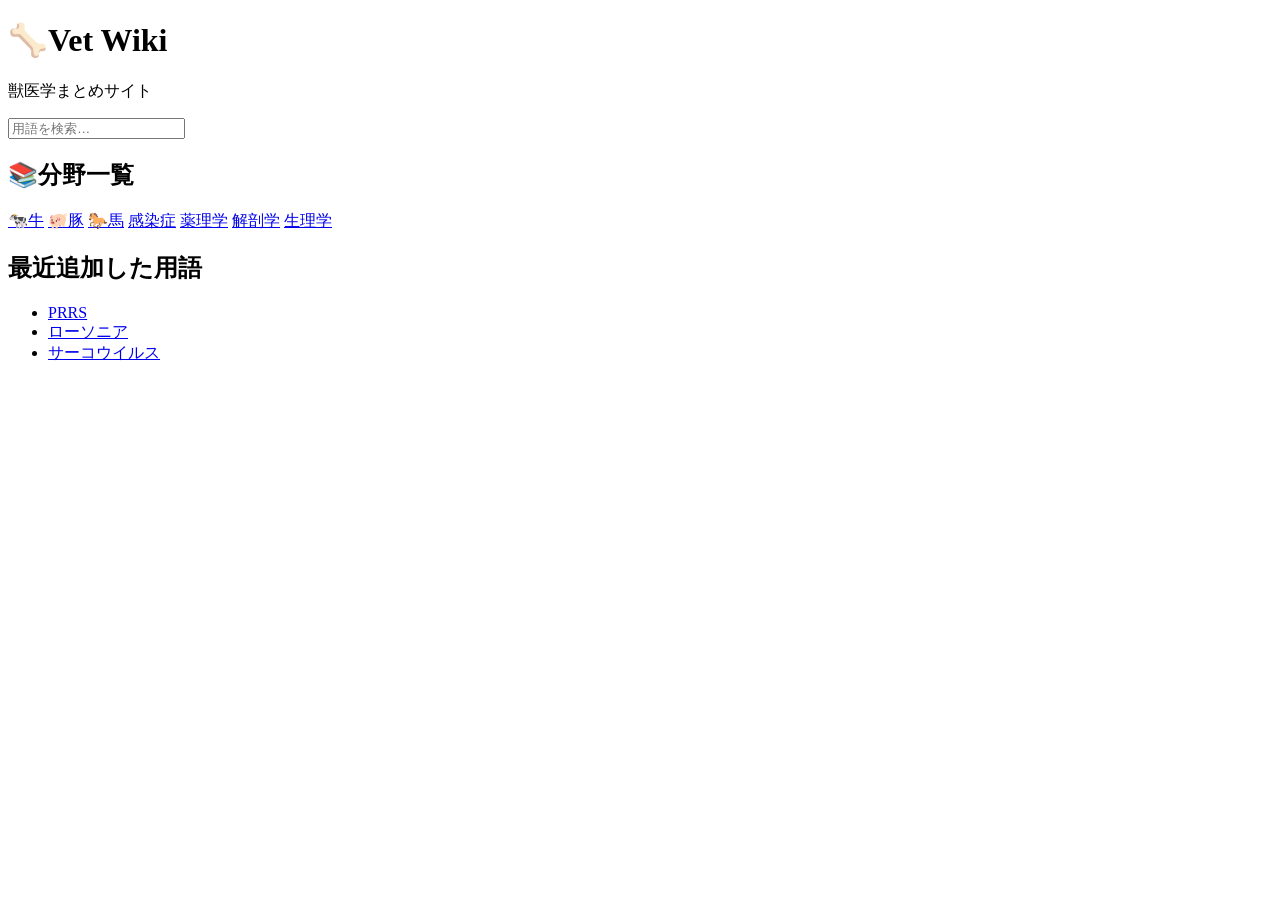
==== index.html @ 4015fd09 "Create index.html" ====
<!DOCTYPE html>
<html lang="ja">
<head>
    <meta charset="UTF-8">
    <meta name="viewport" conteny="width=device-with, initial scale=1.0">
    <title>Vet Wiki</title>

    <link rel="stylesheet" href="style.css">
</head>

<body>

<header>
  <h1>🦴Vet Wiki</h1>
  <p>獣医学まとめサイト</p>

  <input
    type="text"
    id="search"
    placeholder="用語を検索…"
  >
</header>

<main>

<section class="category">

<h2>📚分野一覧</h2>

<div class="grid">

<a href="pages/cow.html">🐄牛</a>

<a href="pages/pig.html">🐖豚</a>

<a href="pages/horse.html">🐎馬</a>

<a href="pages/infectious.html">感染症</a>

<a href="pages/pharmacology.html">薬理学</a>

<a href="pages/anatomy.html">解剖学</a>

<a href="pages/Physiology.html">生理学</a>

</div>

</section>

<section>

<h2>最近追加した用語</h2>

<ul id="recent">

<li><a href="#">PRRS</a></li>

<li><a href="#">ローソニア</a></li>

<li><a href="#">サーコウイルス</a></li>

</ul>

</section>
  
</main>

<script src="script.js"></script>

</body>
</html>
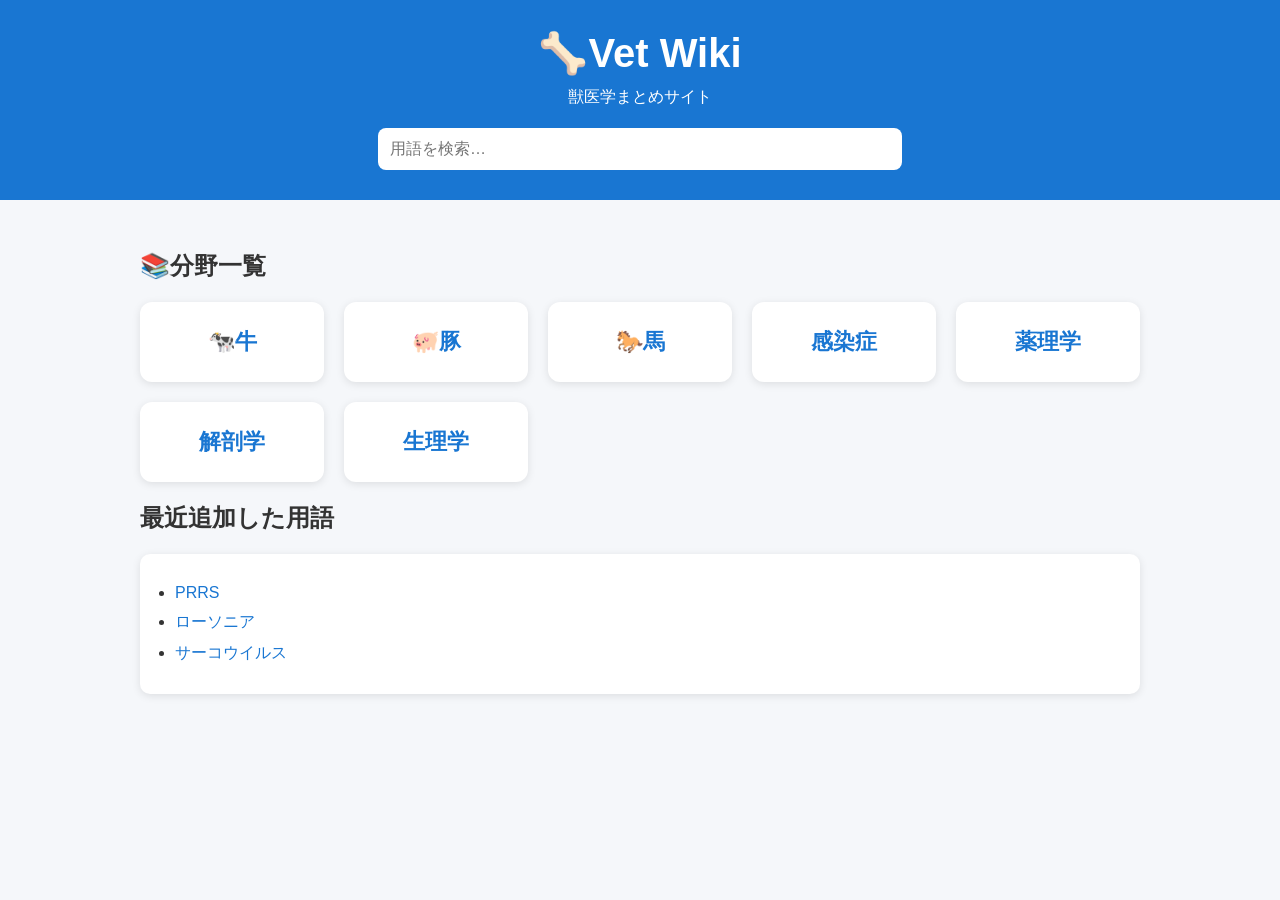
==== commit d438866f: "カード型レイアウトを追加" ====
--- a/index.html
+++ b/index.html
@@ -5,7 +5,7 @@
     <meta name="viewport" conteny="width=device-with, initial scale=1.0">
     <title>Vet Wiki</title>
 
-    <link rel="stylesheet" href="style.css">
+    <link rel="stylesheet" href="assets/css/style.css">
 </head>
 
 <body>
@@ -65,7 +65,7 @@
   
 </main>
 
-<script src="script.js"></script>
+<script src="assets/js/script.js"></script>
 
 </body>
 </html>
--- a/assets/css/style.css
+++ b/assets/css/style.css
@@ -0,0 +1,113 @@
+body{
+    margin:0;
+    font-family:Arial, sans-serif;
+    background:#f5f7fa;
+    color:#333;
+}
+
+header{
+    background:#1976d2;
+    color:white;
+    text-align:center;
+    padding:30px;
+}
+
+header h1{
+    margin:0;
+    font-size:40px;
+}
+
+header p{
+    margin:10px 0 20px;
+}
+
+#search{
+    width:80%;
+    max-width:500px;
+    padding:12px;
+    font-size:16px;
+    border:none;
+    border-radius:8px;
+}
+
+main{
+    max-width:1000px;
+    margin:auto;
+    padding:30px;
+}
+
+.category h2{
+    margin-bottom:20px;
+}
+
+.grid{
+    display:grid;
+    grid-template-columns:repeat(auto-fit,minmax(180px,1fr));
+    gap:20px;
+}
+
+.grid a{
+    background:white;
+    text-decoration:none;
+    color:#1976d2;
+    padding:25px;
+    border-radius:12px;
+    text-align:center;
+    font-size:22px;
+    font-weight:bold;
+    box-shadow:0 2px 8px rgba(0,0,0,.1);
+    transition:.2s;
+}
+
+.grid a:hover{
+    transform:translateY(-4px);
+}
+
+ul{
+    background:white;
+    border-radius:10px;
+    padding:20px 35px;
+    box-shadow:0 2px 8px rgba(0,0,0,.1);
+}
+
+li{
+    margin:10px 0;
+}
+
+li a{
+    color:#1976d2;
+    text-decoration:none;
+}
+
+li a:hover{
+    text-decoration:underline;
+}
+
+.card{
+    background:white;
+    border-radius:18px;
+    padding:25px;
+    text-decoration:none;
+    color:#333;
+    box-shadow:0 6px 18px rgba(0,0,0,.1);
+    transition:0.3s;
+}
+
+.card:hover{
+    transform:translateY(-8px);
+    box-shadow:0 12px 30px rgba(0,0,0,.18);
+}
+
+.card h3{
+    margin:10px 0;
+    color:#1976d2;
+}
+
+.card p{
+    color:#666;
+    font-size:15px;
+}
+
+.icon{
+    font-size:55px;
+}
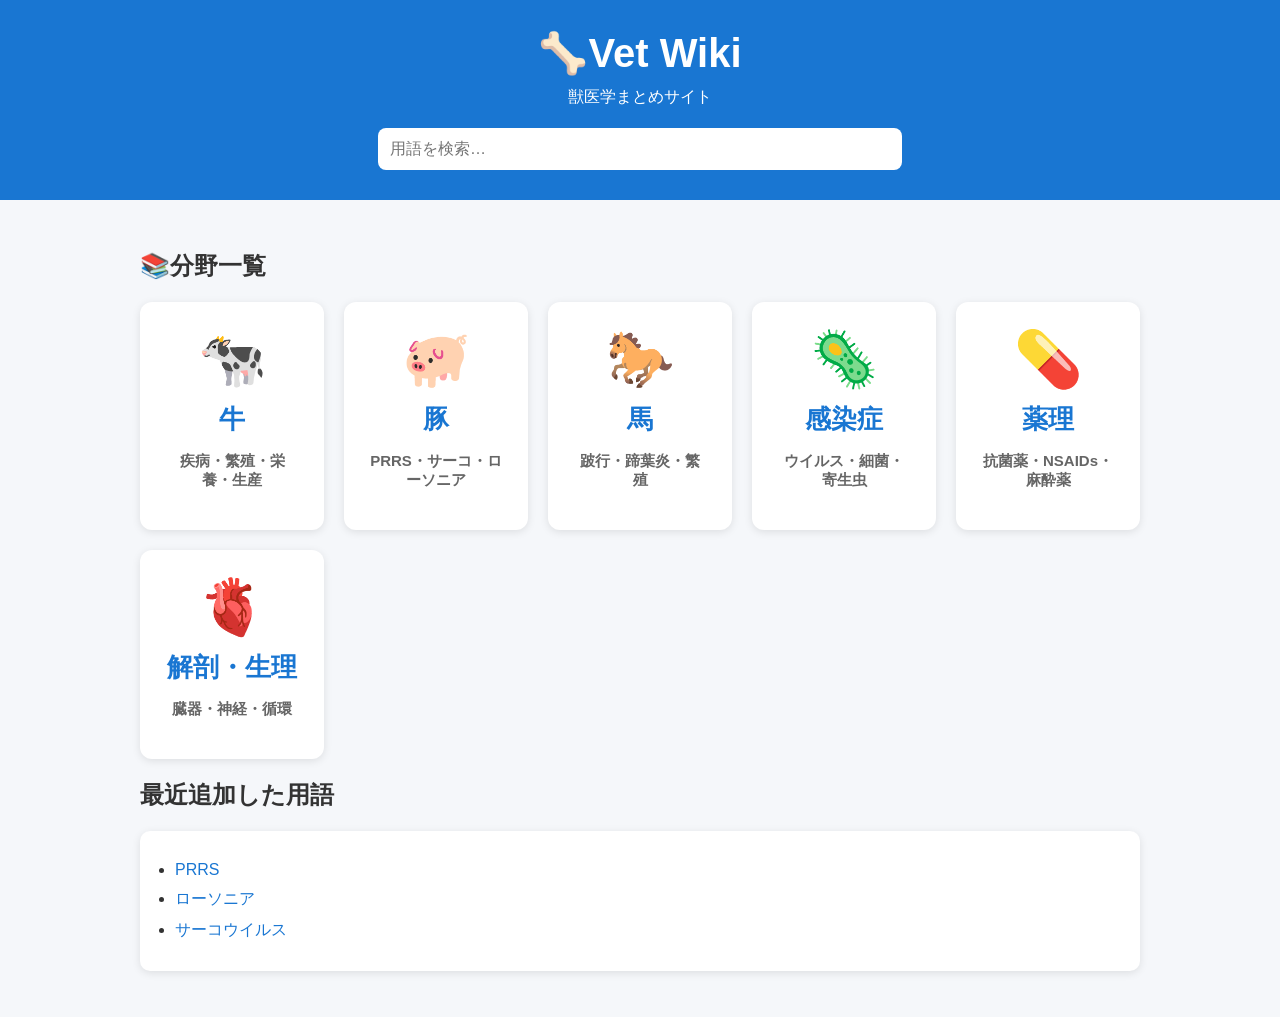
==== commit 2f4ab425: "カード" ====
--- a/index.html
+++ b/index.html
@@ -29,19 +29,41 @@
 
 <div class="grid">
 
-<a href="pages/cow.html">🐄牛</a>
+    <a class="card" href="pages/cow.html">
+        <div class="icon">🐄</div>
+        <h3>牛</h3>
+        <p>疾病・繁殖・栄養・生産</p>
+    </a>
 
-<a href="pages/pig.html">🐖豚</a>
+    <a class="card" href="pages/pig.html">
+        <div class="icon">🐖</div>
+        <h3>豚</h3>
+        <p>PRRS・サーコ・ローソニア</p>
+    </a>
 
-<a href="pages/horse.html">🐎馬</a>
+    <a class="card" href="pages/horse.html">
+        <div class="icon">🐎</div>
+        <h3>馬</h3>
+        <p>跛行・蹄葉炎・繁殖</p>
+    </a>
 
-<a href="pages/infectious.html">感染症</a>
+    <a class="card" href="pages/infectious.html">
+        <div class="icon">🦠</div>
+        <h3>感染症</h3>
+        <p>ウイルス・細菌・寄生虫</p>
+    </a>
 
-<a href="pages/pharmacology.html">薬理学</a>
+    <a class="card" href="pages/pharmacology.html">
+        <div class="icon">💊</div>
+        <h3>薬理</h3>
+        <p>抗菌薬・NSAIDs・麻酔薬</p>
+    </a>
 
-<a href="pages/anatomy.html">解剖学</a>
-
-<a href="pages/Physiology.html">生理学</a>
+    <a class="card" href="pages/anatomy.html">
+        <div class="icon">🫀</div>
+        <h3>解剖・生理</h3>
+        <p>臓器・神経・循環</p>
+    </a>
 
 </div>
 
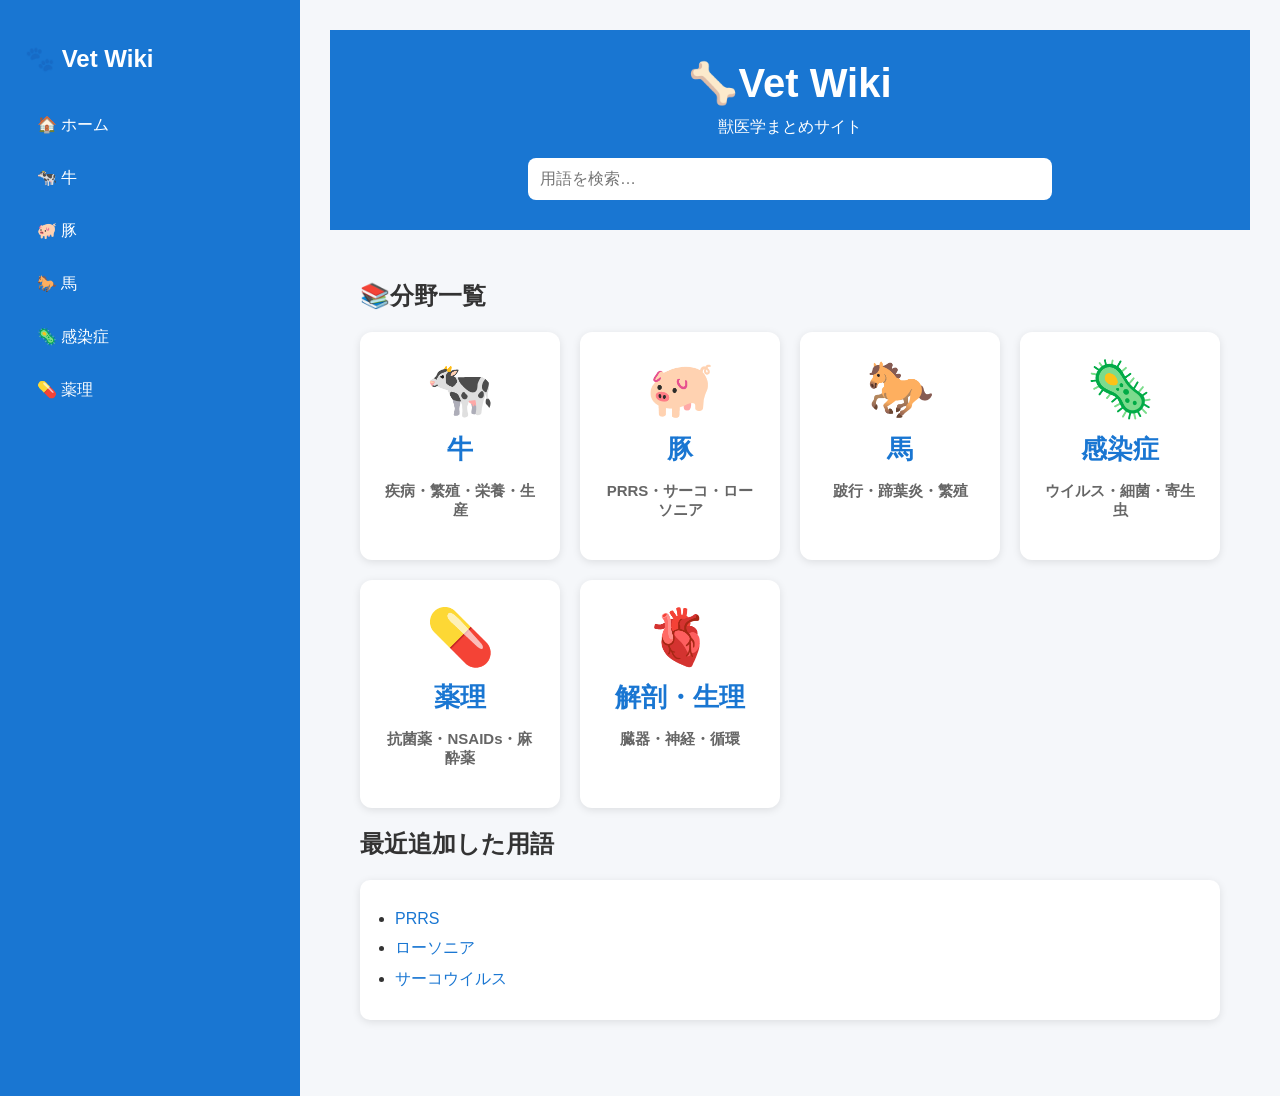
==== commit f504a6cb: "サイドバー追加" ====
--- a/index.html
+++ b/index.html
@@ -9,6 +9,32 @@
 </head>
 
 <body>
+
+<div class="container">
+
+    <aside class="sidebar">
+
+        <h2>🐾 Vet Wiki</h2>
+
+        <nav>
+
+            <a href="index.html">🏠 ホーム</a>
+
+            <a href="pages/cow.html">🐄 牛</a>
+
+            <a href="pages/pig.html">🐖 豚</a>
+
+            <a href="pages/horse.html">🐎 馬</a>
+
+            <a href="pages/infectious.html">🦠 感染症</a>
+
+            <a href="pages/pharmacology.html">💊 薬理</a>
+
+        </nav>
+
+    </aside>
+
+    <main class="content">
 
 <header>
   <h1>🦴Vet Wiki</h1>
@@ -89,5 +115,7 @@
 
 <script src="assets/js/script.js"></script>
 
+    </main>
+    </div>
 </body>
 </html>
--- a/assets/css/style.css
+++ b/assets/css/style.css
@@ -110,4 +110,43 @@
 
 .icon{
     font-size:55px;
+}
+
+.container{
+    display:flex;
+    min-height:100vh;
+}
+
+.sidebar{
+    width:250px;
+    background:#1976d2;
+    color:white;
+    padding:25px;
+}
+
+.sidebar h2{
+    margin-bottom:30px;
+}
+
+.sidebar nav{
+    display:flex;
+    flex-direction:column;
+}
+
+.sidebar a{
+    color:white;
+    text-decoration:none;
+    padding:12px;
+    border-radius:8px;
+    margin-bottom:8px;
+    transition:.2s;
+}
+
+.sidebar a:hover{
+    background:rgba(255,255,255,.2);
+}
+
+.content{
+    flex:1;
+    padding:30px;
 }
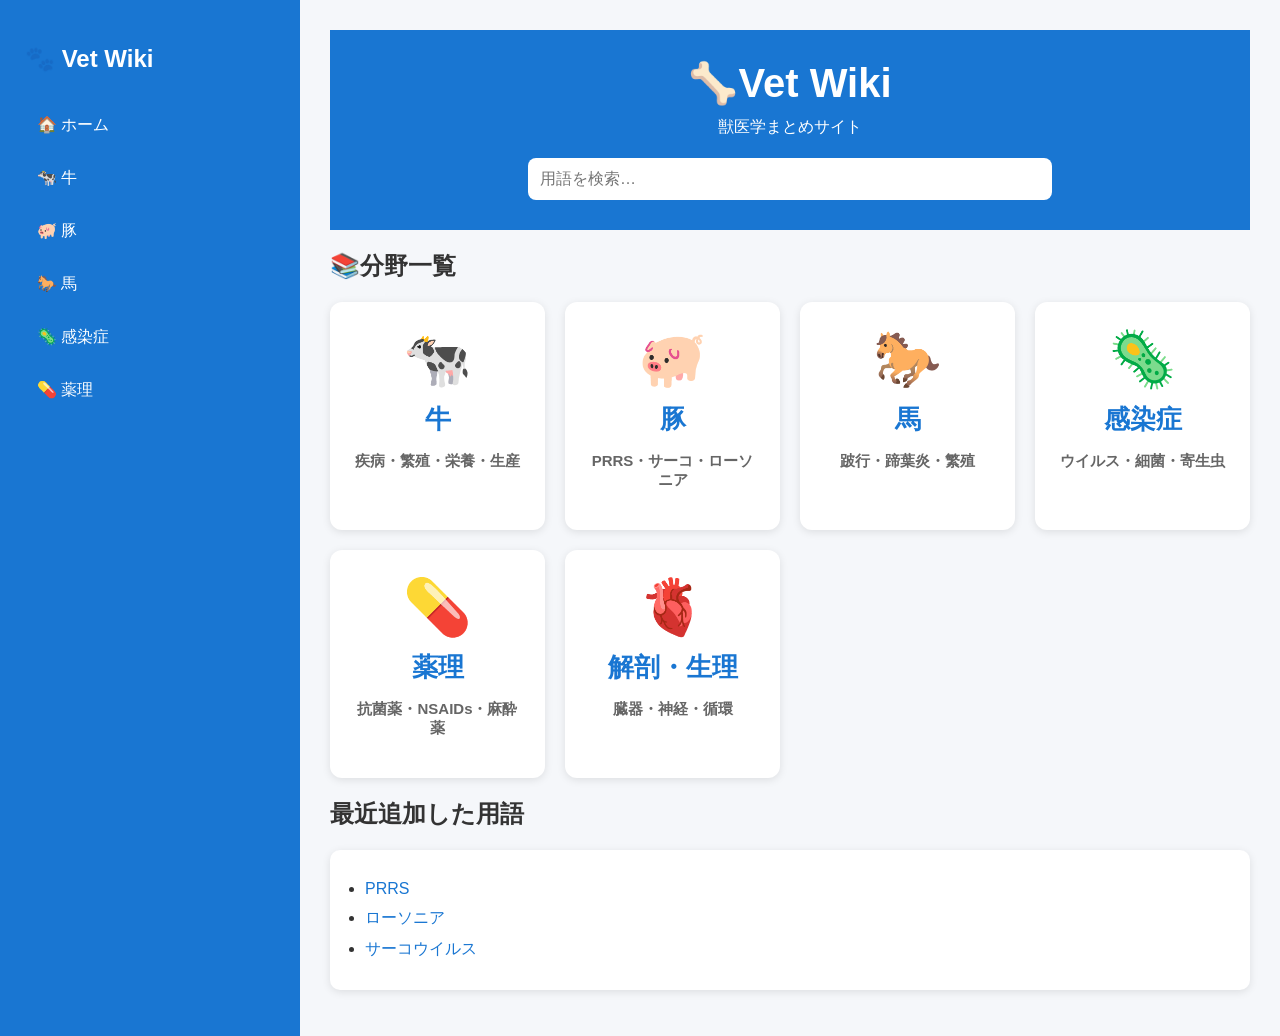
==== commit 9b982f43: "サイドバー修正" ====
--- a/index.html
+++ b/index.html
@@ -2,7 +2,7 @@
 <html lang="ja">
 <head>
     <meta charset="UTF-8">
-    <meta name="viewport" conteny="width=device-with, initial scale=1.0">
+    <meta name="viewport" conteny="width=device-width, initial scale=1.0">
     <title>Vet Wiki</title>
 
     <link rel="stylesheet" href="assets/css/style.css">
@@ -46,8 +46,6 @@
     placeholder="用語を検索…"
   >
 </header>
-
-<main>
 
 <section class="category">
 
@@ -110,8 +108,6 @@
 </ul>
 
 </section>
-  
-</main>
 
 <script src="assets/js/script.js"></script>
 
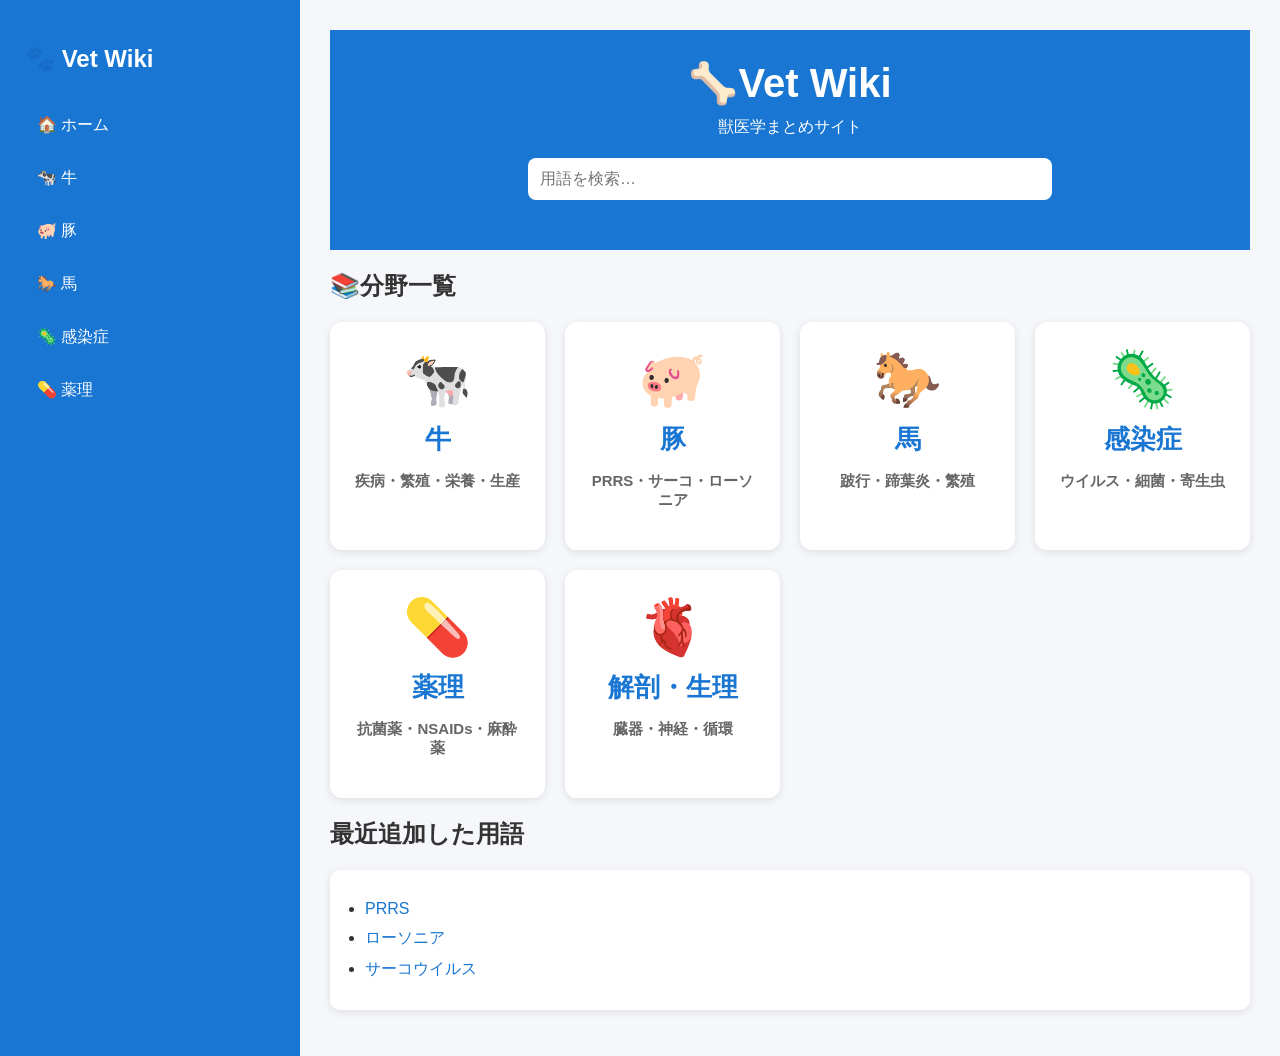
==== commit 3646317c: "検索バー" ====
--- a/index.html
+++ b/index.html
@@ -45,6 +45,8 @@
     id="search"
     placeholder="用語を検索…"
   >
+
+  <div id="search-results"></div>
 </header>
 
 <section class="category">
@@ -110,6 +112,7 @@
 </section>
 
 <script src="assets/js/script.js"></script>
+<script src="assets/js/script.js"></script>
 
     </main>
     </div>
--- a/assets/css/style.css
+++ b/assets/css/style.css
@@ -149,4 +149,36 @@
 .content{
     flex:1;
     padding:30px;
+}
+
+#search-results{
+
+margin-top:20px;
+
+}
+
+.result{
+
+padding:10px;
+
+border-bottom:1px solid #ddd;
+
+}
+
+.result a{
+
+font-weight:bold;
+
+text-decoration:none;
+
+}
+
+.result span{
+
+margin-left:10px;
+
+color:gray;
+
+font-size:14px;
+
 }
